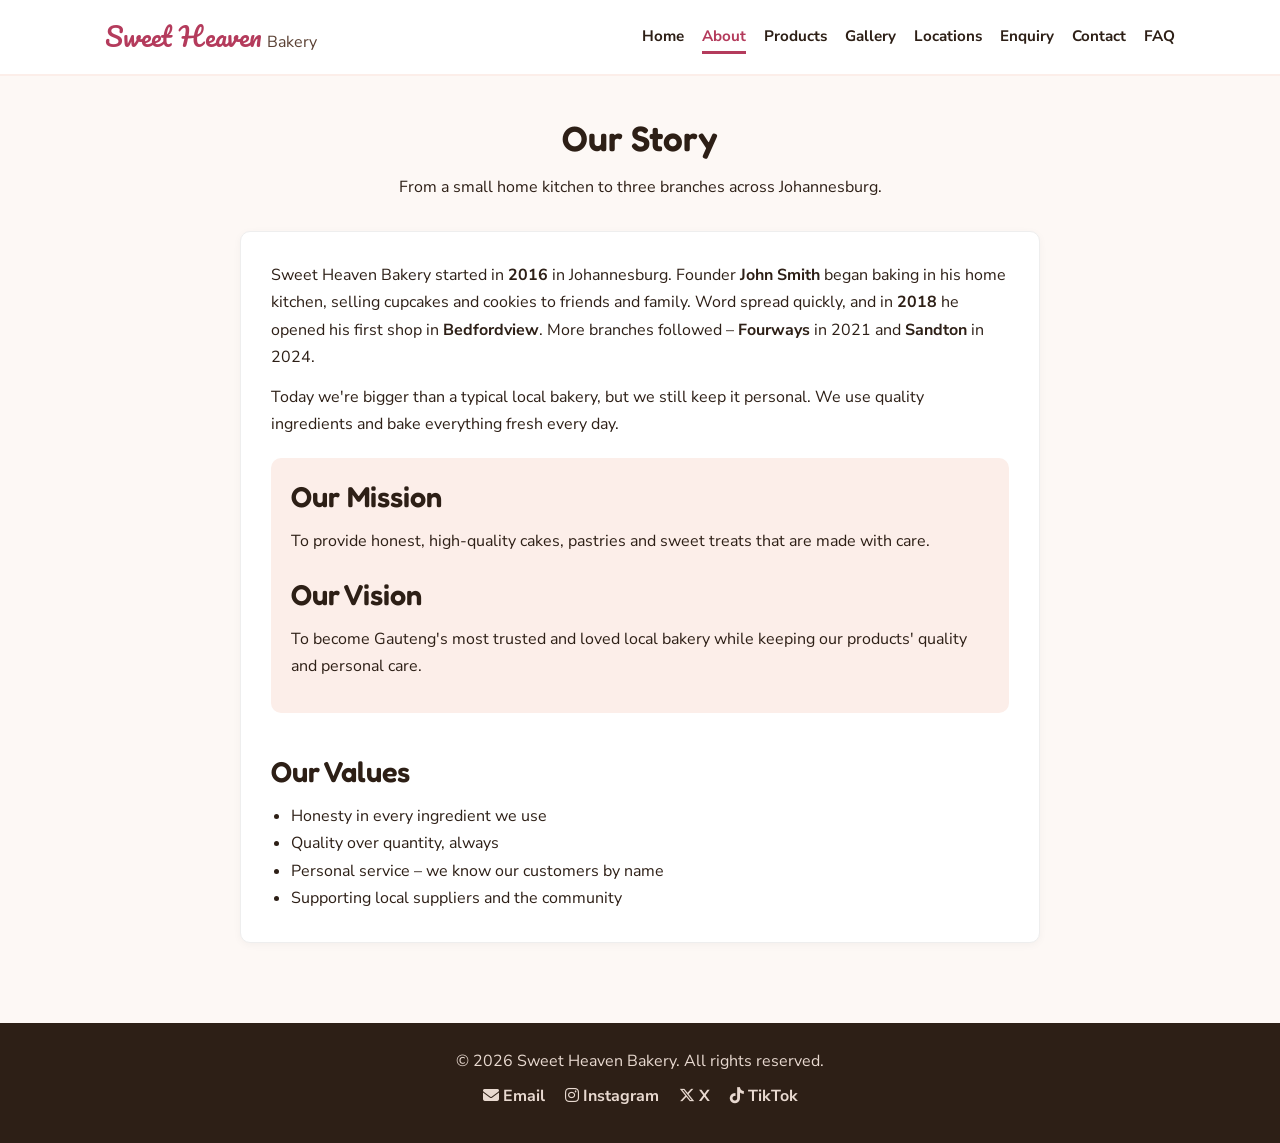
==== about.html @ 3b507e4a "Message 2" ====
<!DOCTYPE html>
<html lang="en">
<head>
    <meta charset="UTF-8">
    <meta name="viewport" content="width=device-width, initial-scale=1.0">
    <title>About Us | Our Story | Sweet Heaven Bakery</title>
    <meta name="description" content="Learn the story of Sweet Heaven Bakery – from a home kitchen in 2016 to three branches across Johannesburg.">
    <meta name="keywords" content="about Sweet Heaven Bakery, bakery story Johannesburg">
    <meta name="author" content="Sweet Heaven Bakery">
    <link rel="stylesheet" href="css/style.css">
    <link rel="preconnect" href="https://fonts.googleapis.com">
    <link rel="preconnect" href="https://fonts.gstatic.com" crossorigin>
    <link href="https://fonts.googleapis.com/css2?family=Fredoka:wght@300..700&family=Nunito+Sans:opsz,wght@6..12,400;6..12,700&family=Pacifico&display=swap" rel="stylesheet">
    <link rel="stylesheet" href="https://cdnjs.cloudflare.com/ajax/libs/font-awesome/6.5.1/css/all.min.css">
</head>
<body>

<header>
    <div class="container">
        <div class="logo">
            <a href="index.html">
                <span class="logo-text">Sweet Heaven</span>
                <span class="logo-tagline">Bakery</span>
            </a>
        </div>
        <nav>
            <ul>
                <li><a href="index.html">Home</a></li>
                <li><a href="about.html" class="active">About</a></li>
                <li><a href="products.html">Products</a></li>
                <li><a href="gallery.html">Gallery</a></li>
                <li><a href="locations.html">Locations</a></li>
                <li><a href="enquiry.html">Enquiry</a></li>
                <li><a href="contact.html">Contact</a></li>
                <li><a href="faq.html">FAQ</a></li>
            </ul>
            <button class="hamburger" id="hamburger" aria-label="Open navigation menu">
                <i class="fas fa-bars"></i>
            </button>
        </nav>
    </div>
</header>

<main class="section-padding">
    <div class="container">
        <div class="section-header">
            <h1>Our Story</h1>
            <p>From a small home kitchen to three branches across Johannesburg.</p>
        </div>

        <div class="form-box" style="max-width:800px;">
            <p>Sweet Heaven Bakery started in <strong>2016</strong> in Johannesburg. Founder <strong>John Smith</strong> began baking in his home kitchen, selling cupcakes and cookies to friends and family. Word spread quickly, and in <strong>2018</strong> he opened his first shop in <strong>Bedfordview</strong>. More branches followed – <strong>Fourways</strong> in 2021 and <strong>Sandton</strong> in 2024.</p>

            <p>Today we're bigger than a typical local bakery, but we still keep it personal. We use quality ingredients and bake everything fresh every day.</p>

            <div class="bg-blush p-md rounded mt-md">
                <h2>Our Mission</h2>
                <p>To provide honest, high-quality cakes, pastries and sweet treats that are made with care.</p>

                <h2 class="mt-md">Our Vision</h2>
                <p>To become Gauteng's most trusted and loved local bakery while keeping our products' quality and personal care.</p>
            </div>

            <h2 class="mt-lg">Our Values</h2>
            <ul style="padding-left: 20px; list-style: disc;">
                <li>Honesty in every ingredient we use</li>
                <li>Quality over quantity, always</li>
                <li>Personal service – we know our customers by name</li>
                <li>Supporting local suppliers and the community</li>
            </ul>
        </div>
    </div>
</main>

<footer>
    <div class="container">
        <p>&copy; 2026 Sweet Heaven Bakery. All rights reserved.</p>
        <p>
            <a href="mailto:sweetheavenbakery25@gmail.com"><i class="fas fa-envelope"></i> Email</a>
            <a href="https://instagram.com/sweetheaven629" target="_blank"><i class="fab fa-instagram"></i> Instagram</a>
            <a href="https://twitter.com/sweetheaven629" target="_blank"><i class="fab fa-x-twitter"></i> X</a>
            <a href="https://tiktok.com/@sweetheaven629" target="_blank"><i class="fab fa-tiktok"></i> TikTok</a>
        </p>
    </div>
</footer>

<script src="js/script.js"></script>
</body>
</html>
---- css/style.css ----
/* Reset */
* {
    margin: 0;
    padding: 0;
    box-sizing: border-box;
}

html {
    font-size: 16px;
    scroll-behavior: smooth;
}

img {
    max-width: 100%;
    height: auto;
    display: block;
}

ul, ol {
    list-style: none;
}

a {
    text-decoration: none;
    color: inherit;
}

/* Variables */
:root {
    --pink: #fceee9;
    --cream: #fdf8f5;
    --berry: #b43b5c;
    --berry-dark: #8f2d48;
    --brown: #2d1f16;
    --grey: #777;
    --light-grey: #eee;
    --error: #c0392b;
    --success: #1e5a34;
    --success-bg: #e6f4ea;
}

/* Base */
body {
    font-family: 'Nunito Sans', Arial, sans-serif;
    font-size: 1rem;
    line-height: 1.7;
    color: var(--brown);
    background: var(--cream);
}

.container {
    max-width: 1100px;
    margin: 0 auto;
    padding: 0 15px;
}

/* Typography */
h1, h2, h3, h4 {
    font-family: 'Fredoka', Arial, sans-serif;
    font-weight: 600;
    line-height: 1.3;
    margin-bottom: 0.8rem;
}

h1 { font-size: 2.2rem; }
h2 { font-size: 1.8rem; }
h3 { font-size: 1.3rem; }

p {
    margin-bottom: 0.8rem;
}

.highlight {
    color: var(--berry);
}

/* Header */
header {
    background: #fff;
    padding: 15px 0;
    border-bottom: 2px solid var(--pink);
    position: sticky;
    top: 0;
    z-index: 100;
}

header .container {
    display: flex;
    justify-content: space-between;
    align-items: center;
    flex-wrap: wrap;
    gap: 15px;
}

.logo a {
    display: flex;
    align-items: baseline;
    gap: 5px;
}

.logo-text {
    font-family: 'Pacifico', cursive;
    color: var(--berry);
    font-size: 1.6rem;
}

.logo-tagline {
    color: #5a4033;
}

/* Navigation */
nav ul {
    display: flex;
    flex-wrap: wrap;
    gap: 18px;
}

nav a {
    color: var(--brown);
    font-weight: 700;
    font-size: 0.95rem;
    padding: 5px 0;
    border-bottom: 3px solid transparent;
    transition: 0.2s;
}

nav a:hover,
nav a.active {
    color: var(--berry);
    border-bottom-color: var(--berry);
}

.hamburger {
    display: none;
    font-size: 1.5rem;
    background: none;
    border: none;
    cursor: pointer;
    color: var(--brown);
    padding: 5px;
}

/* Buttons */
.btn {
    display: inline-block;
    padding: 11px 24px;
    border-radius: 6px;
    font-weight: 700;
    font-size: 1rem;
    text-align: center;
    border: 2px solid transparent;
    cursor: pointer;
    transition: 0.2s;
}

.btn-primary {
    background: var(--berry);
    color: #fff;
    border-color: var(--berry);
}

.btn-primary:hover {
    background: var(--berry-dark);
    border-color: var(--berry-dark);
}

.btn-secondary {
    background: transparent;
    color: var(--berry);
    border-color: var(--berry);
}

.btn-secondary:hover {
    background: var(--berry);
    color: #fff;
}

.btn-small {
    padding: 7px 16px;
    font-size: 0.875rem;
}

.btn-block {
    display: block;
    width: 100%;
}

/* Sections */
main {
    padding: 40px 0;
}

.section-padding {
    padding: 40px 0;
}

.alt-bg {
    background: var(--pink);
}

.section-header {
    text-align: center;
    margin-bottom: 30px;
}

.section-header h2 {
    color: var(--berry);
}

/* Hero */
.hero {
    background: var(--pink);
    padding: 60px 0;
    text-align: center;
}

.hero h1 {
    font-size: 2.5rem;
}

.hero p {
    font-size: 1.1rem;
    max-width: 700px;
    margin: 0 auto 25px;
}

.hero-buttons {
    display: flex;
    justify-content: center;
    gap: 15px;
    flex-wrap: wrap;
}

/* CTA Band */
.cta-band {
    background: var(--berry);
    color: #fff;
    padding: 50px 0;
    text-align: center;
}

.cta-band h2 {
    color: #fff;
}

.cta-band p {
    color: var(--pink);
    margin-bottom: 20px;
}

.cta-band .btn-secondary {
    color: #fff;
    border-color: #fff;
}

/* Product Grid */
.product-grid {
    display: grid;
    grid-template-columns: repeat(auto-fit, minmax(250px, 1fr));
    gap: 20px;
    margin-top: 20px;
}

.product-card {
    background: #fff;
    border: 1px solid var(--light-grey);
    border-radius: 10px;
    padding: 15px;
    text-align: center;
    transition: 0.2s;
}

.product-card:hover {
    transform: translateY(-3px);
    box-shadow: 0 4px 12px rgba(0,0,0,0.08);
}

.product-card img {
    width: 100%;
    height: 180px;
    object-fit: cover;
    border-radius: 6px;
    margin-bottom: 10px;
}

.product-card h3 {
    color: var(--berry);
}

.product-price {
    display: block;
    font-weight: 700;
    color: var(--berry);
    margin: 8px 0;
}

/* Controls */
.controls {
    display: flex;
    justify-content: center;
    gap: 15px;
    flex-wrap: wrap;
    margin-bottom: 25px;
}

.controls input,
.controls select {
    padding: 10px 14px;
    border: 1px solid #ccc;
    border-radius: 6px;
    min-width: 220px;
}

.controls input:focus,
.controls select:focus {
    outline: none;
    border-color: var(--berry);
    box-shadow: 0 0 0 3px rgba(180, 59, 92, 0.1);
}

#noResults {
    text-align: center;
    color: var(--grey);
    font-style: italic;
    margin-top: 20px;
}

/* Features */
.features-grid {
    display: grid;
    grid-template-columns: repeat(auto-fit, minmax(200px, 1fr));
    gap: 20px;
}

.feature-item {
    background: #fff;
    padding: 20px;
    border-radius: 10px;
    text-align: center;
    box-shadow: 0 2px 6px rgba(0,0,0,0.04);
}

.feature-icon {
    font-size: 2.5rem;
    display: block;
    margin-bottom: 10px;
}

/* Gallery */
.gallery-grid {
    display: grid;
    grid-template-columns: repeat(auto-fit, minmax(240px, 1fr));
    gap: 15px;
}

.gallery-item {
    background: #fff;
    padding: 10px;
    border-radius: 10px;
    box-shadow: 0 2px 6px rgba(0,0,0,0.04);
    text-align: center;
}

.gallery-item img {
    width: 100%;
    height: 200px;
    object-fit: cover;
    border-radius: 6px;
}

/* Forms */
.form-box {
    max-width: 560px;
    margin: 0 auto;
    background: #fff;
    padding: 30px;
    border-radius: 10px;
    border: 1px solid var(--light-grey);
    box-shadow: 0 2px 8px rgba(0,0,0,0.04);
}

.form-group {
    margin-bottom: 16px;
}

.form-group label {
    display: block;
    font-weight: 700;
    margin-bottom: 6px;
}

.form-group input,
.form-group select,
.form-group textarea {
    width: 100%;
    padding: 10px;
    border: 1px solid #ccc;
    border-radius: 6px;
    background: var(--cream);
    font-family: inherit;
    font-size: 1rem;
}

.form-group input:focus,
.form-group select:focus,
.form-group textarea:focus {
    outline: none;
    border-color: var(--berry);
    background: #fff;
}

.form-group textarea {
    resize: vertical;
    min-height: 110px;
}

.error-message {
    display: none;
    color: var(--error);
    font-size: 0.875rem;
    margin-top: 5px;
}

.error-message.show {
    display: block;
}

input.invalid,
select.invalid,
textarea.invalid {
    border-color: var(--error);
    background: #fdecea;
}

.response-box {
    display: none;
    background: var(--success-bg);
    border: 1px solid #a8d5b5;
    color: var(--success);
    padding: 20px;
    border-radius: 10px;
    margin-top: 20px;
}

.response-box.show {
    display: block;
}

.response-box h3 {
    color: var(--success);
}

/* Footer */
footer {
    background: var(--brown);
    color: #e8d9d0;
    padding: 25px 0;
    text-align: center;
    margin-top: 40px;
}

footer p {
    margin-bottom: 8px;
}

footer a {
    color: #e8d9d0;
    margin: 0 8px;
    font-weight: 700;
    transition: 0.2s;
}

footer a:hover {
    color: var(--pink);
}

/* Utility */
.text-centre {
    text-align: center;
}

.bg-blush {
    background: var(--pink);
}

.p-md {
    padding: 20px;
}

.rounded {
    border-radius: 10px;
}

.mt-md {
    margin-top: 20px;
}

.mt-lg {
    margin-top: 40px;
}

.mb-md {
    margin-bottom: 20px;
}

/* Responsive - Tablet */
@media (max-width: 992px) {
    h1 { font-size: 2rem; }
    h2 { font-size: 1.6rem; }
    .hero h1 { font-size: 2.1rem; }
}

/* Responsive - Mobile */
@media (max-width: 768px) {
    h1 { font-size: 1.7rem; }
    h2 { font-size: 1.4rem; }

    nav ul {
        display: none;
        flex-direction: column;
        gap: 0;
        position: absolute;
        top: 100%;
        right: 0;
        width: 240px;
        background: #fff;
        padding: 15px;
        border-radius: 10px;
        box-shadow: 0 4px 8px rgba(0,0,0,0.1);
        text-align: right;
    }

    nav ul.open {
        display: flex;
    }

    nav ul li {
        padding: 8px 0;
        border-bottom: 1px solid var(--light-grey);
    }

    nav ul li:last-child {
        border-bottom: none;
    }

    .hamburger {
        display: block;
    }

    .hero-buttons {
        flex-direction: column;
        align-items: stretch;
    }

    .hero-buttons .btn {
        width: 100%;
    }

    .product-grid {
        grid-template-columns: 1fr;
    }

    .features-grid {
        grid-template-columns: 1fr 1fr;
    }

    .gallery-grid {
        grid-template-columns: 1fr 1fr;
    }

    .controls {
        flex-direction: column;
    }

    .controls input,
    .controls select {
        min-width: 100%;
    }
}

/* Responsive - Small Mobile */
@media (max-width: 480px) {
    h1 { font-size: 1.5rem; }
    h2 { font-size: 1.3rem; }

    .logo-text { font-size: 1.4rem; }
    .logo-tagline { font-size: 0.9rem; }

    .hero h1 { font-size: 1.6rem; }

    .features-grid {
        grid-template-columns: 1fr;
    }

    .gallery-grid {
        grid-template-columns: 1fr;
    }

    .form-box {
        padding: 20px;
    }

    nav ul {
        width: 100%;
    }
}
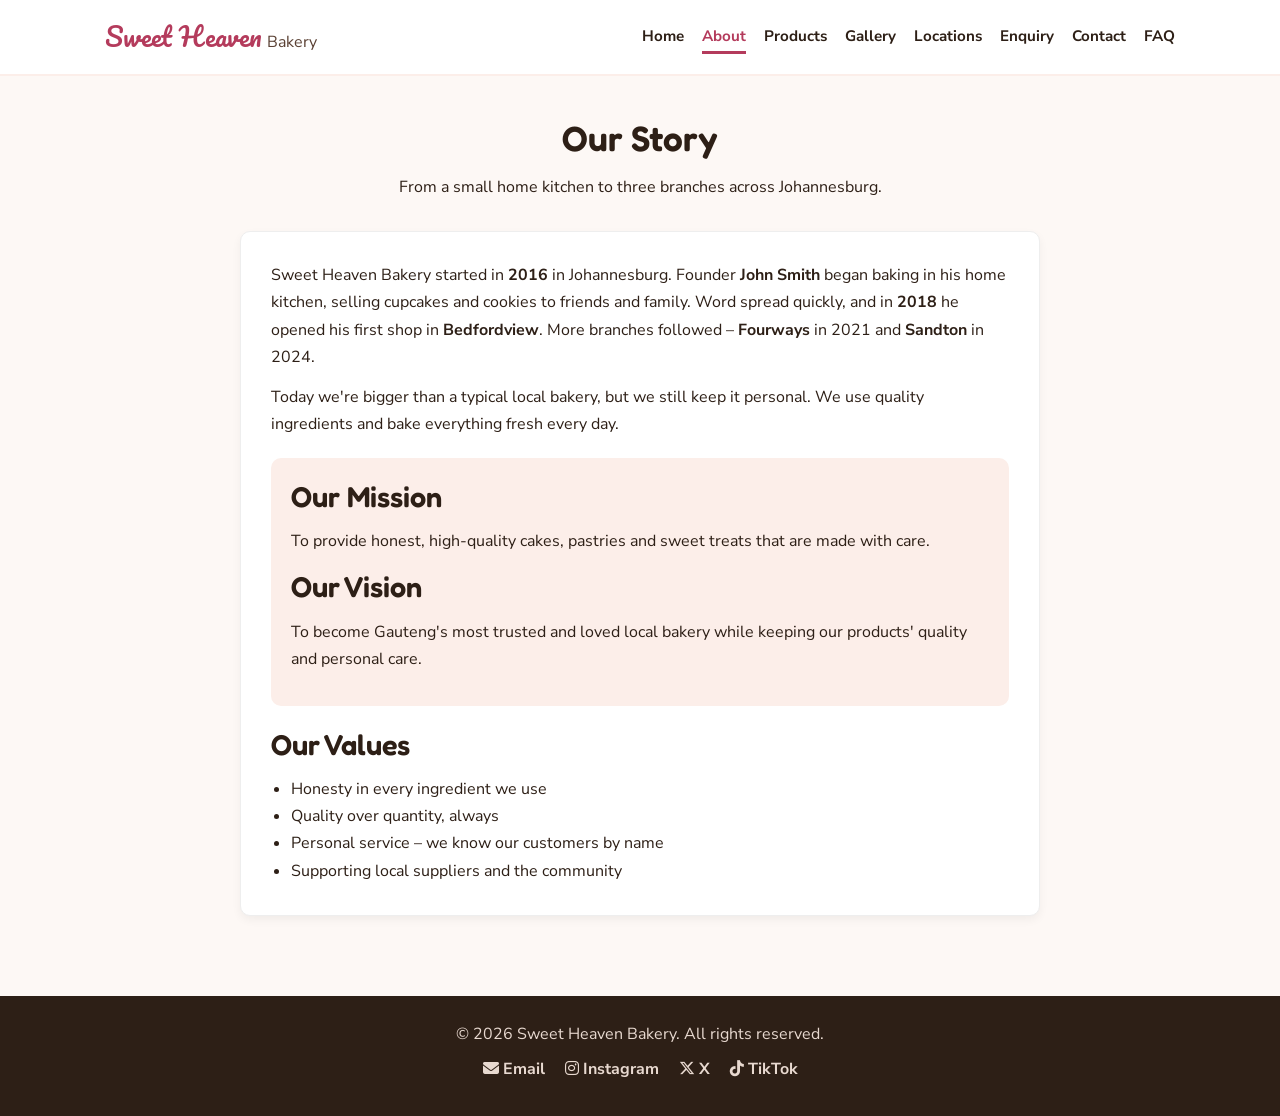
==== commit 2c88167c: "Part 3" ====
--- a/about.html
+++ b/about.html
@@ -7,6 +7,14 @@
     <meta name="description" content="Learn the story of Sweet Heaven Bakery – from a home kitchen in 2016 to three branches across Johannesburg.">
     <meta name="keywords" content="about Sweet Heaven Bakery, bakery story Johannesburg">
     <meta name="author" content="Sweet Heaven Bakery">
+    <link rel="canonical" href="https://sweetheavenbakery.co.za/about.html">
+    <meta property="og:title" content="About Us | Sweet Heaven Bakery">
+    <meta property="og:description" content="Learn the story of Sweet Heaven Bakery.">
+    <meta property="og:type" content="website">
+    <meta property="og:image" content="https://pd.w.org/2026/04/41069e2a83e4a1446.14195419.jpg">
+    <meta name="twitter:card" content="summary_large_image">
+    <meta http-equiv="X-Content-Type-Options" content="nosniff">
+    <meta name="referrer" content="strict-origin-when-cross-origin">
     <link rel="stylesheet" href="css/style.css">
     <link rel="preconnect" href="https://fonts.googleapis.com">
     <link rel="preconnect" href="https://fonts.gstatic.com" crossorigin>
@@ -34,9 +42,7 @@
                 <li><a href="contact.html">Contact</a></li>
                 <li><a href="faq.html">FAQ</a></li>
             </ul>
-            <button class="hamburger" id="hamburger" aria-label="Open navigation menu">
-                <i class="fas fa-bars"></i>
-            </button>
+            <button class="hamburger" id="hamburger" aria-label="Open navigation menu"><i class="fas fa-bars"></i></button>
         </nav>
     </div>
 </header>
@@ -50,18 +56,14 @@
 
         <div class="form-box" style="max-width:800px;">
             <p>Sweet Heaven Bakery started in <strong>2016</strong> in Johannesburg. Founder <strong>John Smith</strong> began baking in his home kitchen, selling cupcakes and cookies to friends and family. Word spread quickly, and in <strong>2018</strong> he opened his first shop in <strong>Bedfordview</strong>. More branches followed – <strong>Fourways</strong> in 2021 and <strong>Sandton</strong> in 2024.</p>
-
             <p>Today we're bigger than a typical local bakery, but we still keep it personal. We use quality ingredients and bake everything fresh every day.</p>
-
-            <div class="bg-blush p-md rounded mt-md">
+            <div class="alt-bg" style="padding:20px; border-radius:10px; margin:20px 0;">
                 <h2>Our Mission</h2>
                 <p>To provide honest, high-quality cakes, pastries and sweet treats that are made with care.</p>
-
-                <h2 class="mt-md">Our Vision</h2>
+                <h2>Our Vision</h2>
                 <p>To become Gauteng's most trusted and loved local bakery while keeping our products' quality and personal care.</p>
             </div>
-
-            <h2 class="mt-lg">Our Values</h2>
+            <h2>Our Values</h2>
             <ul style="padding-left: 20px; list-style: disc;">
                 <li>Honesty in every ingredient we use</li>
                 <li>Quality over quantity, always</li>
@@ -77,9 +79,9 @@
         <p>&copy; 2026 Sweet Heaven Bakery. All rights reserved.</p>
         <p>
             <a href="mailto:sweetheavenbakery25@gmail.com"><i class="fas fa-envelope"></i> Email</a>
-            <a href="https://instagram.com/sweetheaven629" target="_blank"><i class="fab fa-instagram"></i> Instagram</a>
-            <a href="https://twitter.com/sweetheaven629" target="_blank"><i class="fab fa-x-twitter"></i> X</a>
-            <a href="https://tiktok.com/@sweetheaven629" target="_blank"><i class="fab fa-tiktok"></i> TikTok</a>
+            <a href="https://instagram.com/sweetheaven629" target="_blank" rel="noopener noreferrer"><i class="fab fa-instagram"></i> Instagram</a>
+            <a href="https://twitter.com/sweetheaven629" target="_blank" rel="noopener noreferrer"><i class="fab fa-x-twitter"></i> X</a>
+            <a href="https://tiktok.com/@sweetheaven629" target="_blank" rel="noopener noreferrer"><i class="fab fa-tiktok"></i> TikTok</a>
         </p>
     </div>
 </footer>
--- a/css/style.css
+++ b/css/style.css
@@ -1,4 +1,8 @@
-/* Reset */
+/* ============================================================
+   SWEET HEAVEN BAKERY – MAIN STYLESHEET
+   ============================================================ */
+
+/* 1. Reset */
 * {
     margin: 0;
     padding: 0;
@@ -25,7 +29,7 @@
     color: inherit;
 }
 
-/* Variables */
+/* 2. Variables */
 :root {
     --pink: #fceee9;
     --cream: #fdf8f5;
@@ -39,7 +43,7 @@
     --success-bg: #e6f4ea;
 }
 
-/* Base */
+/* 3. Base Styles */
 body {
     font-family: 'Nunito Sans', Arial, sans-serif;
     font-size: 1rem;
@@ -54,7 +58,7 @@
     padding: 0 15px;
 }
 
-/* Typography */
+/* 4. Typography */
 h1, h2, h3, h4 {
     font-family: 'Fredoka', Arial, sans-serif;
     font-weight: 600;
@@ -74,7 +78,7 @@
     color: var(--berry);
 }
 
-/* Header */
+/* 5. Header & Navigation */
 header {
     background: #fff;
     padding: 15px 0;
@@ -108,7 +112,6 @@
     color: #5a4033;
 }
 
-/* Navigation */
 nav ul {
     display: flex;
     flex-wrap: wrap;
@@ -140,7 +143,7 @@
     padding: 5px;
 }
 
-/* Buttons */
+/* 6. Buttons */
 .btn {
     display: inline-block;
     padding: 11px 24px;
@@ -150,7 +153,7 @@
     text-align: center;
     border: 2px solid transparent;
     cursor: pointer;
-    transition: 0.2s;
+    transition: all 0.2s;
 }
 
 .btn-primary {
@@ -162,6 +165,7 @@
 .btn-primary:hover {
     background: var(--berry-dark);
     border-color: var(--berry-dark);
+    transform: translateY(-2px);
 }
 
 .btn-secondary {
@@ -173,6 +177,7 @@
 .btn-secondary:hover {
     background: var(--berry);
     color: #fff;
+    transform: translateY(-2px);
 }
 
 .btn-small {
@@ -185,7 +190,7 @@
     width: 100%;
 }
 
-/* Sections */
+/* 7. Sections */
 main {
     padding: 40px 0;
 }
@@ -207,7 +212,7 @@
     color: var(--berry);
 }
 
-/* Hero */
+/* 8. Hero */
 .hero {
     background: var(--pink);
     padding: 60px 0;
@@ -231,7 +236,7 @@
     flex-wrap: wrap;
 }
 
-/* CTA Band */
+/* 9. CTA Band */
 .cta-band {
     background: var(--berry);
     color: #fff;
@@ -239,21 +244,11 @@
     text-align: center;
 }
 
-.cta-band h2 {
-    color: #fff;
-}
-
-.cta-band p {
-    color: var(--pink);
-    margin-bottom: 20px;
-}
-
-.cta-band .btn-secondary {
-    color: #fff;
-    border-color: #fff;
-}
-
-/* Product Grid */
+.cta-band h2 { color: #fff; }
+.cta-band p { color: var(--pink); margin-bottom: 20px; }
+.cta-band .btn-secondary { color: #fff; border-color: #fff; }
+
+/* 10. Product Grid */
 .product-grid {
     display: grid;
     grid-template-columns: repeat(auto-fit, minmax(250px, 1fr));
@@ -267,12 +262,12 @@
     border-radius: 10px;
     padding: 15px;
     text-align: center;
-    transition: 0.2s;
+    transition: transform 0.2s, box-shadow 0.2s;
 }
 
 .product-card:hover {
-    transform: translateY(-3px);
-    box-shadow: 0 4px 12px rgba(0,0,0,0.08);
+    transform: translateY(-5px);
+    box-shadow: 0 6px 15px rgba(0,0,0,0.1);
 }
 
 .product-card img {
@@ -283,9 +278,7 @@
     margin-bottom: 10px;
 }
 
-.product-card h3 {
-    color: var(--berry);
-}
+.product-card h3 { color: var(--berry); }
 
 .product-price {
     display: block;
@@ -294,7 +287,7 @@
     margin: 8px 0;
 }
 
-/* Controls */
+/* 11. Controls (Search & Sort) */
 .controls {
     display: flex;
     justify-content: center;
@@ -309,6 +302,7 @@
     border: 1px solid #ccc;
     border-radius: 6px;
     min-width: 220px;
+    font-family: inherit;
 }
 
 .controls input:focus,
@@ -325,7 +319,7 @@
     margin-top: 20px;
 }
 
-/* Features */
+/* 12. Features / Locations */
 .features-grid {
     display: grid;
     grid-template-columns: repeat(auto-fit, minmax(200px, 1fr));
@@ -346,7 +340,17 @@
     margin-bottom: 10px;
 }
 
-/* Gallery */
+/* 13. Map */
+.map-box {
+    width: 100%;
+    height: 400px;
+    border-radius: 10px;
+    margin-bottom: 30px;
+    box-shadow: 0 4px 10px rgba(0,0,0,0.1);
+    z-index: 1;
+}
+
+/* 14. Gallery & Lightbox */
 .gallery-grid {
     display: grid;
     grid-template-columns: repeat(auto-fit, minmax(240px, 1fr));
@@ -359,6 +363,12 @@
     border-radius: 10px;
     box-shadow: 0 2px 6px rgba(0,0,0,0.04);
     text-align: center;
+    cursor: pointer;
+    transition: transform 0.2s;
+}
+
+.gallery-item:hover {
+    transform: scale(1.02);
 }
 
 .gallery-item img {
@@ -368,7 +378,133 @@
     border-radius: 6px;
 }
 
-/* Forms */
+.lightbox {
+    display: none;
+    position: fixed;
+    top: 0; left: 0;
+    width: 100%; height: 100%;
+    background: rgba(0,0,0,0.85);
+    z-index: 9999;
+    justify-content: center;
+    align-items: center;
+    padding: 20px;
+}
+
+.lightbox.show {
+    display: flex;
+    animation: fadeIn 0.3s ease;
+}
+
+.lightbox img {
+    max-width: 90%;
+    max-height: 85%;
+    border-radius: 10px;
+}
+
+.lightbox-close {
+    position: absolute;
+    top: 20px; right: 30px;
+    font-size: 3rem;
+    color: #fff;
+    cursor: pointer;
+    background: none;
+    border: none;
+    line-height: 1;
+}
+
+/* 15. Accordion */
+.accordion-item {
+    background: #fff;
+    border-radius: 10px;
+    margin-bottom: 12px;
+    box-shadow: 0 2px 6px rgba(0,0,0,0.04);
+    overflow: hidden;
+}
+
+.accordion-header {
+    width: 100%;
+    padding: 18px 20px;
+    text-align: left;
+    background: #fff;
+    border: none;
+    font-family: 'Fredoka', sans-serif;
+    font-size: 1.15rem;
+    font-weight: 600;
+    color: var(--berry);
+    cursor: pointer;
+    display: flex;
+    justify-content: space-between;
+    align-items: center;
+}
+
+.accordion-header::after {
+    content: '+';
+    font-size: 1.5rem;
+}
+
+.accordion-item.open .accordion-header::after {
+    content: '−';
+}
+
+.accordion-body {
+    max-height: 0;
+    overflow: hidden;
+    transition: max-height 0.3s ease, padding 0.3s ease;
+    padding: 0 20px;
+}
+
+.accordion-item.open .accordion-body {
+    max-height: 300px;
+    padding: 0 20px 20px;
+}
+
+/* 16. Modal */
+.modal {
+    display: none;
+    position: fixed;
+    top: 0; left: 0;
+    width: 100%; height: 100%;
+    background: rgba(0,0,0,0.7);
+    z-index: 9999;
+    justify-content: center;
+    align-items: center;
+    padding: 20px;
+}
+
+.modal.show {
+    display: flex;
+    animation: fadeIn 0.3s ease;
+}
+
+.modal-content {
+    background: #fff;
+    border-radius: 12px;
+    max-width: 500px;
+    width: 100%;
+    padding: 25px;
+    position: relative;
+    animation: slideUp 0.3s ease;
+}
+
+.modal-content img {
+    width: 100%;
+    height: 220px;
+    object-fit: cover;
+    border-radius: 8px;
+    margin-bottom: 15px;
+}
+
+.modal-close {
+    position: absolute;
+    top: 10px; right: 15px;
+    font-size: 1.8rem;
+    background: none;
+    border: none;
+    cursor: pointer;
+    color: var(--berry);
+}
+
+/* 17. Forms */
 .form-box {
     max-width: 560px;
     margin: 0 auto;
@@ -376,7 +512,7 @@
     padding: 30px;
     border-radius: 10px;
     border: 1px solid var(--light-grey);
-    box-shadow: 0 2px 8px rgba(0,0,0,0.04);
+    box-shadow: 0 4px 10px rgba(0,0,0,0.05);
 }
 
 .form-group {
@@ -409,11 +545,6 @@
     background: #fff;
 }
 
-.form-group textarea {
-    resize: vertical;
-    min-height: 110px;
-}
-
 .error-message {
     display: none;
     color: var(--error);
@@ -421,13 +552,9 @@
     margin-top: 5px;
 }
 
-.error-message.show {
-    display: block;
-}
-
-input.invalid,
-select.invalid,
-textarea.invalid {
+.error-message.show { display: block; }
+
+input.invalid, select.invalid, textarea.invalid {
     border-color: var(--error);
     background: #fdecea;
 }
@@ -442,15 +569,9 @@
     margin-top: 20px;
 }
 
-.response-box.show {
-    display: block;
-}
-
-.response-box h3 {
-    color: var(--success);
-}
-
-/* Footer */
+.response-box.show { display: block; }
+
+/* 18. Footer */
 footer {
     background: var(--brown);
     color: #e8d9d0;
@@ -459,9 +580,7 @@
     margin-top: 40px;
 }
 
-footer p {
-    margin-bottom: 8px;
-}
+footer p { margin-bottom: 8px; }
 
 footer a {
     color: #e8d9d0;
@@ -470,47 +589,33 @@
     transition: 0.2s;
 }
 
-footer a:hover {
-    color: var(--pink);
-}
-
-/* Utility */
-.text-centre {
-    text-align: center;
-}
-
-.bg-blush {
-    background: var(--pink);
-}
-
-.p-md {
-    padding: 20px;
-}
-
-.rounded {
-    border-radius: 10px;
-}
-
-.mt-md {
-    margin-top: 20px;
-}
-
-.mt-lg {
-    margin-top: 40px;
-}
-
-.mb-md {
-    margin-bottom: 20px;
-}
-
-/* Responsive - Tablet */
-@media (max-width: 992px) {
-    h1 { font-size: 2rem; }
-    h2 { font-size: 1.6rem; }
-    .hero h1 { font-size: 2.1rem; }
-}
-
-/* Responsive - Mobile */
+footer a:hover { color: var(--pink); }
+
+/* 19. Animations */
+@keyframes fadeIn {
+    from { opacity: 0; }
+    to { opacity: 1; }
+}
+
+@keyframes slideUp {
+    from { opacity: 0; transform: translateY(20px); }
+    to { opacity: 1; transform: translateY(0); }
+}
+
+@keyframes fadeUp {
+    from { opacity: 0; transform: translateY(15px); }
+    to { opacity: 1; transform: translateY(0); }
+}
+
+.fade-up {
+    opacity: 0;
+}
+
+.fade-up.visible {
+    animation: fadeUp 0.6s ease forwards;
+}
+
+/* 20. Responsive */
 @media (max-width: 768px) {
     h1 { font-size: 1.7rem; }
     h2 { font-size: 1.4rem; }
@@ -520,8 +625,7 @@
         flex-direction: column;
         gap: 0;
         position: absolute;
-        top: 100%;
-        right: 0;
+        top: 100%; right: 0;
         width: 240px;
         background: #fff;
         padding: 15px;
@@ -530,77 +634,32 @@
         text-align: right;
     }
 
-    nav ul.open {
-        display: flex;
-    }
+    nav ul.open { display: flex; }
 
     nav ul li {
         padding: 8px 0;
         border-bottom: 1px solid var(--light-grey);
     }
 
-    nav ul li:last-child {
-        border-bottom: none;
-    }
-
-    .hamburger {
-        display: block;
-    }
-
-    .hero-buttons {
-        flex-direction: column;
-        align-items: stretch;
-    }
-
-    .hero-buttons .btn {
-        width: 100%;
-    }
-
-    .product-grid {
-        grid-template-columns: 1fr;
-    }
-
-    .features-grid {
-        grid-template-columns: 1fr 1fr;
-    }
-
-    .gallery-grid {
-        grid-template-columns: 1fr 1fr;
-    }
-
-    .controls {
-        flex-direction: column;
-    }
-
-    .controls input,
-    .controls select {
-        min-width: 100%;
-    }
-}
-
-/* Responsive - Small Mobile */
+    nav ul li:last-child { border-bottom: none; }
+
+    .hamburger { display: block; }
+
+    .hero-buttons { flex-direction: column; align-items: stretch; }
+    .product-grid { grid-template-columns: 1fr; }
+    .features-grid { grid-template-columns: 1fr 1fr; }
+    .gallery-grid { grid-template-columns: 1fr 1fr; }
+    .controls { flex-direction: column; }
+    .controls input, .controls select { min-width: 100%; }
+}
+
 @media (max-width: 480px) {
     h1 { font-size: 1.5rem; }
     h2 { font-size: 1.3rem; }
-
     .logo-text { font-size: 1.4rem; }
-    .logo-tagline { font-size: 0.9rem; }
-
     .hero h1 { font-size: 1.6rem; }
-
-    .features-grid {
-        grid-template-columns: 1fr;
-    }
-
-    .gallery-grid {
-        grid-template-columns: 1fr;
-    }
-
-    .form-box {
-        padding: 20px;
-    }
-
-    nav ul {
-        width: 100%;
-    }
+    .features-grid { grid-template-columns: 1fr; }
+    .gallery-grid { grid-template-columns: 1fr; }
+    .form-box { padding: 20px; }
+    nav ul { width: 100%; }
 }
